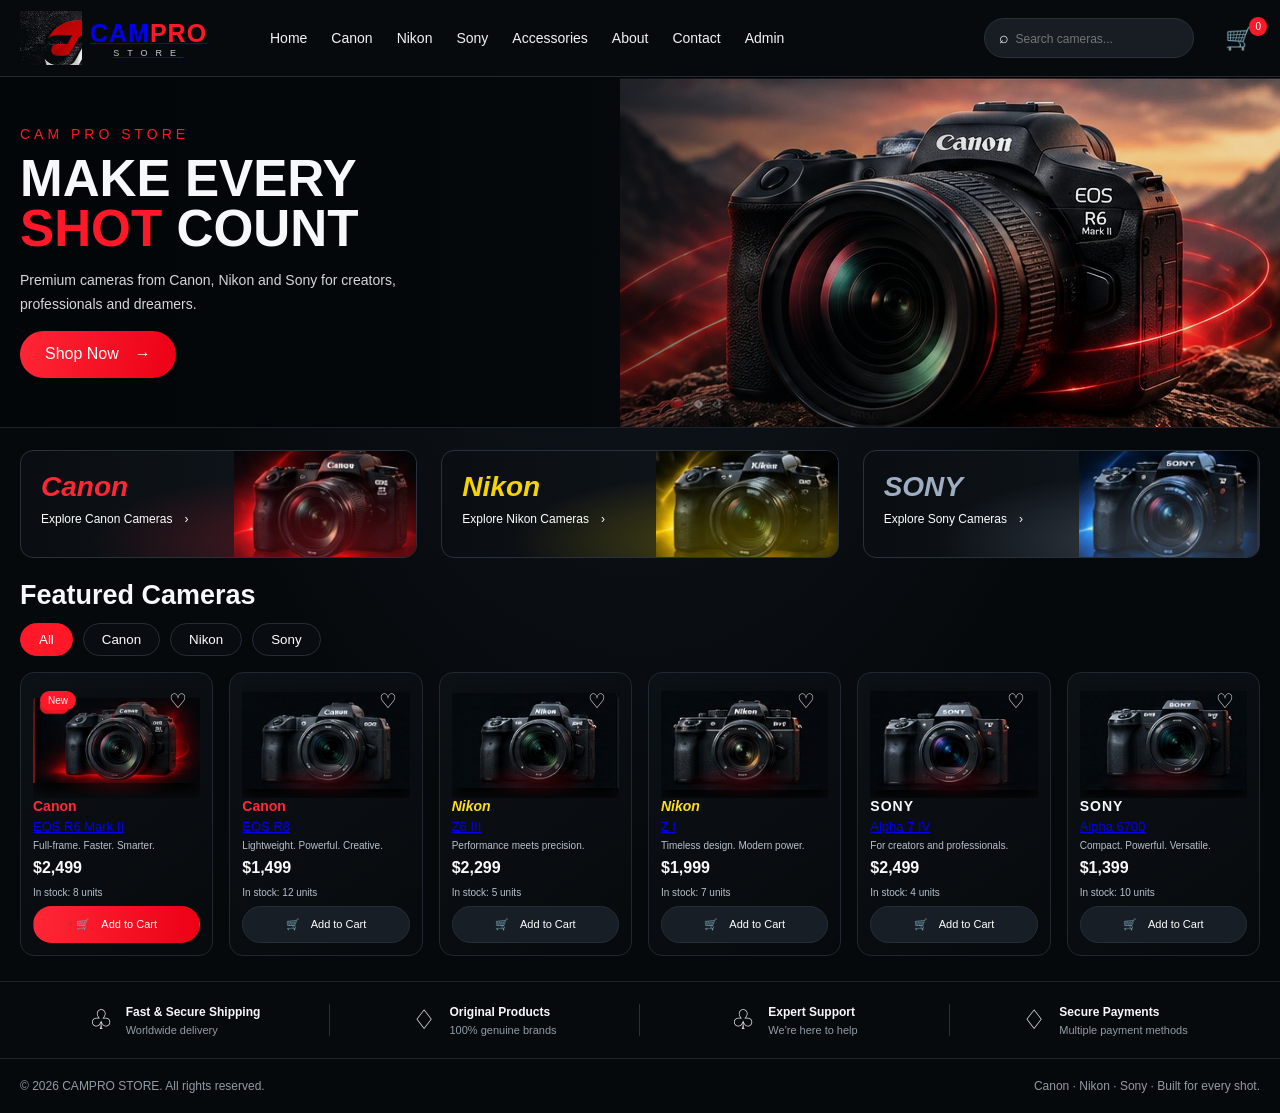
==== index.html @ 8afaf696 "Add files via upload" ====
<!doctype html><html lang="en"><head><meta charset="utf-8"><meta name="viewport" content="width=device-width,initial-scale=1"><title>CAMPRO STORE | Make Every Shot Count</title><style>
:root{--red:#ff1828;--bg:#06090c;--panel:#0b1015;--line:#242d36;--muted:#aab3bd}*{box-sizing:border-box}html{scroll-behavior:smooth}body{margin:0;background:radial-gradient(ellipse at 50% 0,#131a22,var(--bg) 55%);color:#f7f8fa;font-family:Arial,Helvetica,sans-serif}.wrap{width:min(1320px,calc(100% - 40px));margin:auto}header{position:sticky;top:0;z-index:9;background:#070a0d;border-bottom:1px solid #222a32}.nav{min-height:76px;display:flex;align-items:center;gap:25px}.brand{display:flex;align-items:center;gap:8px;min-width:225px}.brand img{width:62px;height:54px;object-fit:contain}.brand b{font-size:25px;letter-spacing:1px}.brand b span{color:var(--red)}.brand small{display:block;text-align:center;letter-spacing:8px;font-size:9px;color:#c4c9cf}.links{display:flex;gap:24px;flex:1;font-size:14px}.links a{color:#f2f3f4;text-decoration:none}.links a:hover{color:var(--red)}.search{background:#171d23;border:1px solid #28313a;border-radius:25px;padding:10px 14px;width:210px}.search input{background:none;border:0;outline:0;color:white;width:85%;font-size:12px}.cartbtn{background:none;border:0;color:white;font-size:23px;cursor:pointer;position:relative}.count{font-size:10px;position:absolute;right:-7px;top:-7px;background:var(--red);border-radius:50%;padding:4px 6px}.hero{min-height:350px;background:linear-gradient(90deg,#030609 0%,#030609d9 33%,#03060910 78%),url('assets/hero.jpg') right center/auto 100% no-repeat,#080c10;border-bottom:1px solid #1b2229}.hero .wrap{min-height:350px;display:flex;align-items:center}.copy{max-width:520px}.eyebrow{color:var(--red);letter-spacing:4px;font-size:14px;margin-bottom:12px}.hero h1{font-size:clamp(38px,4vw,57px);line-height:.98;margin:0 0 15px;font-weight:900}.hero h1 em{font-style:normal;color:var(--red)}.hero p{line-height:1.7;color:#d3d8dd;font-size:14px;max-width:380px}.btn{background:linear-gradient(100deg,#ff2635,#ec0015);border:0;border-radius:28px;color:white;padding:13px 25px;cursor:pointer;transition:.25s}.btn:hover{transform:translateY(-3px);box-shadow:0 10px 28px #ff152044}.brands{display:grid;grid-template-columns:repeat(3,1fr);gap:24px;margin:22px auto}.tile{height:108px;position:relative;overflow:hidden;border:1px solid #29313a;border-radius:13px;padding:20px;text-decoration:none;color:white;background:linear-gradient(90deg,#0a0e12,#11171e);transition:.3s}.tile:hover{transform:translateY(-4px);border-color:var(--glow)}.tile:after{content:'';position:absolute;inset:0;background:radial-gradient(ellipse at 80% 85%,var(--glow),transparent 55%);opacity:.3;pointer-events:none}.tile img{position:absolute;right:0;bottom:-5px;width:46%;height:110%;object-fit:contain;transition:.4s}.tile:hover img{transform:scale(1.1) rotate(-2deg)}.tile h2{position:relative;z-index:1;margin:0 0 8px;font-size:28px;font-style:italic;color:var(--glow)}.tile p{position:relative;z-index:1;margin:0;font-size:12px}.canon{--glow:#ff2636}.nikon{--glow:#f5d400}.sony{--glow:#9daec2}.section-title{font-size:27px;margin:18px 0 12px}.filters{display:flex;gap:10px;margin-bottom:16px}.filter{border:1px solid #252e37;color:white;background:#090d11;border-radius:22px;padding:8px 18px;cursor:pointer}.filter.active,.filter:hover{background:var(--red);border-color:var(--red)}.products{display:grid;grid-template-columns:repeat(6,minmax(0,1fr));gap:16px;padding-bottom:25px}.product{position:relative;min-width:0;padding:10px 12px 12px;border:1px solid #202831;border-radius:14px;background:linear-gradient(145deg,#0c1116,#070a0d);transition:transform .35s,border-color .35s,box-shadow .35s;animation:rise .55s both}.product:hover{transform:translateY(-7px);border-color:var(--red);box-shadow:0 14px 35px #ff152019}.photo{height:115px;position:relative;display:flex;align-items:center;justify-content:center;overflow:hidden}.photo img{width:100%;height:100%;object-fit:contain;filter:drop-shadow(0 9px 8px #000);transition:transform .45s}.product:hover .photo img{transform:scale(1.14) translateY(-4px) rotate(-2deg)}.photo:after{content:'';position:absolute;bottom:0;width:75%;height:30%;background:radial-gradient(ellipse,#ff1726,transparent 70%);opacity:.18;transition:.3s}.product:hover .photo:after{opacity:.6}.badge{position:absolute;top:8px;left:7px;z-index:2;background:var(--red);padding:4px 8px;border-radius:20px;font-size:10px}.heart{position:absolute;right:7px;top:5px;z-index:2;background:none;border:0;color:white;font-size:20px;cursor:pointer}.heart.liked{color:var(--red)}.maker{font-size:14px;font-weight:bold;margin:0 0 5px}.maker.Canon{color:#ff2938}.maker.Nikon{color:#ffdf16;font-style:italic}.maker.Sony{letter-spacing:1px}.product h3{font-size:13px;font-weight:500;margin:0 0 6px}.desc{font-size:10px;color:#b7c0ca;margin:0 0 8px;white-space:nowrap;overflow:hidden;text-overflow:ellipsis}.price{font-weight:bold;margin:0 0 10px}.add{width:100%;padding:10px 4px;border:1px solid #252e37;border-radius:22px;background:#171e25;color:white;font-size:11px;cursor:pointer;transition:.2s}.add:hover,.product:first-child .add{background:linear-gradient(90deg,#ff2735,#ec0015);border-color:transparent}.features{border-top:1px solid #1b2229;background:#070a0d;padding:22px 0}.feature-grid{display:grid;grid-template-columns:repeat(4,1fr)}.feature{display:flex;align-items:center;justify-content:center;gap:13px;border-right:1px solid #28313a}.feature:last-child{border:0}.feature i{font-style:normal;font-size:27px}.feature b{font-size:12px;display:block}.feature small{display:block;color:#929da8;font-size:11px;margin-top:5px}footer{padding:20px 0;color:#919ba5;font-size:12px;border-top:1px solid #1c242c}.foot{display:flex;justify-content:space-between}.backdrop{position:fixed;inset:0;background:#0009;z-index:20;opacity:0;visibility:hidden;transition:.25s}.backdrop.open{opacity:1;visibility:visible}.drawer{position:fixed;right:0;top:0;height:100dvh;width:min(410px,100%);background:#0b1015;border-left:1px solid #2a323b;z-index:21;transform:translateX(102%);transition:.3s;padding:22px;display:flex;flex-direction:column}.drawer.open{transform:translateX(0)}.drawerhead{display:flex;justify-content:space-between;border-bottom:1px solid #29313a;padding-bottom:15px}.drawerhead h2{margin:0}.close{background:none;border:0;color:white;font-size:26px;cursor:pointer}.items{overflow:auto;flex:1}.row{display:grid;grid-template-columns:65px 1fr auto;gap:12px;align-items:center;padding:14px 0;border-bottom:1px solid #252d35}.row img{width:65px;height:55px;object-fit:contain}.row strong{font-size:12px}.row small{display:block;color:#adb6bf;margin:5px 0}.qty button{background:#202832;color:white;border:0;border-radius:5px;width:23px;height:23px;cursor:pointer}.remove{background:none;border:0;color:#ff4b56;cursor:pointer;font-size:11px}.total{border-top:1px solid #303943;padding-top:15px}.total div{display:flex;justify-content:space-between;margin-bottom:15px}.total .btn{width:100%}.empty{text-align:center;color:#aab3bd;padding:45px 10px}.toast{position:fixed;bottom:22px;left:50%;transform:translate(-50%,20px);opacity:0;background:#171e25;border:1px solid #303a44;border-radius:25px;padding:12px 18px;z-index:30;transition:.25s;font-size:13px;pointer-events:none}.toast.show{opacity:1;transform:translate(-50%,0)}@keyframes rise{from{opacity:0;transform:translateY(18px)}to{opacity:1;transform:translateY(0)}}
@media(max-width:1100px){.links{gap:14px}.brand{min-width:175px}.search{width:170px}.products{grid-template-columns:repeat(3,1fr)}.photo{height:150px}}@media(max-width:760px){header{position:relative}.nav{flex-wrap:wrap;gap:12px;padding:10px 0}.brand{min-width:0;flex:1}.brand img{width:48px}.brand b{font-size:20px}.links{order:3;flex-basis:100%;overflow:auto;gap:20px;padding:7px 0}.search{width:145px}.hero,.hero .wrap{min-height:330px}.hero{background:linear-gradient(90deg,#030609f5,#030609b8 65%,#03060955),url('assets/hero.jpg') 65% center/auto 100% no-repeat,#080c10}.hero h1{font-size:40px}.brands{grid-template-columns:1fr;gap:10px}.tile{height:90px}.products{grid-template-columns:repeat(2,minmax(0,1fr));gap:10px}.photo{height:120px}.feature-grid{grid-template-columns:repeat(2,1fr);gap:18px}.feature{justify-content:flex-start;border:0;padding-left:6px}.foot{flex-direction:column;gap:10px}.wrap{width:calc(100% - 28px)}}@media(max-width:390px){.hero h1{font-size:34px}.products{gap:8px}.product{padding:8px}.photo{height:100px}.product h3{font-size:12px}}
.product-link{display:flex;width:100%;height:100%;align-items:center;justify-content:center}.product-link img{cursor:pointer}.detail-title:hover{color:#ff2938}.product h3 a{transition:color .2s}\n</style></head><body>
<header><div class="wrap nav"><a class="brand" href="#top"><img src="assets/logo.png" alt="CamPro logo"><div><b>CAM<span>PRO</span></b><small>STORE</small></div></a><nav class="links"><a href="#top">Home</a><a href="#canon" onclick="filterBrand('Canon')">Canon</a><a href="#nikon" onclick="filterBrand('Nikon')">Nikon</a><a href="#sony" onclick="filterBrand('Sony')">Sony</a><a href="#products">Accessories</a><a href="#about">About</a><a href="#contact">Contact</a><a href="admin.html">Admin</a></nav><label class="search">⌕ <input id="search" placeholder="Search cameras..."></label><button class="cartbtn" onclick="openCart()" aria-label="Shopping cart">🛒<span class="count" id="count">0</span></button></div></header>
<main id="top"><section class="hero"><div class="wrap"><div class="copy"><div class="eyebrow">CAM PRO STORE</div><h1>MAKE EVERY<br><em>SHOT</em> COUNT</h1><p>Premium cameras from Canon, Nikon and Sony for creators, professionals and dreamers.</p><a href="#products" class="btn" style="display:inline-block;text-decoration:none">Shop Now　→</a></div></div></section><div class="wrap"><section class="brands"><a href="#products" class="tile canon" id="canon" onclick="filterBrand('Canon')"><h2>Canon</h2><p>Explore Canon Cameras　›</p><img src="assets/canon.jpg" alt="Canon camera"></a><a href="#products" class="tile nikon" id="nikon" onclick="filterBrand('Nikon')"><h2>Nikon</h2><p>Explore Nikon Cameras　›</p><img src="assets/nikon.jpg" alt="Nikon camera"></a><a href="#products" class="tile sony" id="sony" onclick="filterBrand('Sony')"><h2>SONY</h2><p>Explore Sony Cameras　›</p><img src="assets/sony.jpg" alt="Sony camera"></a></section><section id="products"><h2 class="section-title">Featured Cameras</h2><div class="filters"><button class="filter active" onclick="filterBrand('All')">All</button><button class="filter" onclick="filterBrand('Canon')">Canon</button><button class="filter" onclick="filterBrand('Nikon')">Nikon</button><button class="filter" onclick="filterBrand('Sony')">Sony</button></div><div class="products" id="productsGrid">
<article class="product"><div class="photo"><span class="badge">New</span><a class="product-link" href="product.html?id=1"><img src="assets/canon-r6.jpg" alt="Canon EOS R6 Mark II"></a></div><div class="maker Canon">Canon</div><h3><a class="detail-title" href="product.html?id=1">EOS R6 Mark II</a></h3><p class="desc">Full-frame. Faster. Smarter.</p><p class="price">$2,499</p><p class="desc">In stock: 8 units</p><button class="add" onclick="add(1)">🛒　Add to Cart</button></article>
<article class="product"><div class="photo"><a class="product-link" href="product.html?id=2"><img src="assets/canon-r8.jpg" alt="Canon EOS R8"></a></div><div class="maker Canon">Canon</div><h3><a class="detail-title" href="product.html?id=2">EOS R8</a></h3><p class="desc">Lightweight. Powerful. Creative.</p><p class="price">$1,499</p><p class="desc">In stock: 12 units</p><button class="add" onclick="add(2)">🛒　Add to Cart</button></article>
<article class="product"><div class="photo"><a class="product-link" href="product.html?id=3"><img src="assets/nikon-z6.jpg" alt="Nikon Z6 III"></a></div><div class="maker Nikon">Nikon</div><h3><a class="detail-title" href="product.html?id=3">Z6 III</a></h3><p class="desc">Performance meets precision.</p><p class="price">$2,299</p><p class="desc">In stock: 5 units</p><button class="add" onclick="add(3)">🛒　Add to Cart</button></article>
<article class="product"><div class="photo"><a class="product-link" href="product.html?id=4"><img src="assets/nikon-zf.jpg" alt="Nikon Z f"></a></div><div class="maker Nikon">Nikon</div><h3><a class="detail-title" href="product.html?id=4">Z f</a></h3><p class="desc">Timeless design. Modern power.</p><p class="price">$1,999</p><p class="desc">In stock: 7 units</p><button class="add" onclick="add(4)">🛒　Add to Cart</button></article>
<article class="product"><div class="photo"><a class="product-link" href="product.html?id=5"><img src="assets/sony-a7.jpg" alt="Sony Alpha 7 IV"></a></div><div class="maker Sony">SONY</div><h3><a class="detail-title" href="product.html?id=5">Alpha 7 IV</a></h3><p class="desc">For creators and professionals.</p><p class="price">$2,499</p><p class="desc">In stock: 4 units</p><button class="add" onclick="add(5)">🛒　Add to Cart</button></article>
<article class="product"><div class="photo"><a class="product-link" href="product.html?id=6"><img src="assets/sony-a6700.jpg" alt="Sony Alpha 6700"></a></div><div class="maker Sony">SONY</div><h3><a class="detail-title" href="product.html?id=6">Alpha 6700</a></h3><p class="desc">Compact. Powerful. Versatile.</p><p class="price">$1,399</p><p class="desc">In stock: 10 units</p><button class="add" onclick="add(6)">🛒　Add to Cart</button></article>
</div></section></div><section class="features" id="about"><div class="wrap feature-grid"><div class="feature"><i>♧</i><div><b>Fast &amp; Secure Shipping</b><small>Worldwide delivery</small></div></div><div class="feature"><i>♢</i><div><b>Original Products</b><small>100% genuine brands</small></div></div><div class="feature"><i>♧</i><div><b>Expert Support</b><small>We're here to help</small></div></div><div class="feature"><i>♢</i><div><b>Secure Payments</b><small>Multiple payment methods</small></div></div></div></section></main><footer id="contact"><div class="wrap foot"><span>© 2026 CAMPRO STORE. All rights reserved.</span><span>Canon · Nikon · Sony · Built for every shot.</span></div></footer>
<div class="backdrop" id="backdrop" onclick="closeCart()"></div><aside class="drawer" id="drawer"><div class="drawerhead"><h2>Your Cart <span id="drawerCount">(0)</span></h2><button class="close" onclick="closeCart()">×</button></div><div class="items" id="items"></div><div class="total"><div><span>Subtotal</span><b id="subtotal">$0</b></div><button class="btn" onclick="checkout()">Proceed to Checkout →</button></div></aside><div class="toast" id="toast"></div>
<script>const baseProducts=[{id:1,brand:'Canon',name:'EOS R6 Mark II',desc:'Full-frame. Faster. Smarter.',price:2499,img:'canon-r6.jpg',badge:'New',stock:8},{id:2,brand:'Canon',name:'EOS R8',desc:'Lightweight. Powerful. Creative.',price:1499,img:'canon-r8.jpg',stock:12},{id:3,brand:'Nikon',name:'Z6 III',desc:'Performance meets precision.',price:2299,img:'nikon-z6.jpg',stock:5},{id:4,brand:'Nikon',name:'Z f',desc:'Timeless design. Modern power.',price:1999,img:'nikon-zf.jpg',stock:7},{id:5,brand:'Sony',name:'Alpha 7 IV',desc:'For creators and professionals.',price:2499,img:'sony-a7.jpg',stock:4},{id:6,brand:'Sony',name:'Alpha 6700',desc:'Compact. Powerful. Versatile.',price:1399,img:'sony-a6700.jpg',stock:10}];
function loadInventory(){let saved={};try{saved=JSON.parse(window.localStorage.getItem('camproInventory')||'{}')}catch(e){saved={}}return baseProducts.map(p=>({...p,...(saved[p.id]||{})}))}
let products=loadInventory();
let active='All',cart={},likes=new Set();const money=n=>'$'+n.toLocaleString('en-US');function render(){let q=document.getElementById('search').value.toLowerCase();let list=products.filter(p=>(active==='All'||p.brand===active)&&(p.name+' '+p.brand+' '+p.desc).toLowerCase().includes(q));document.getElementById('productsGrid').innerHTML=list.map(p=>`<article class="product"><div class="photo">${p.badge?`<span class="badge">${p.badge}</span>`:''}<button class="heart ${likes.has(p.id)?'liked':''}" onclick="like(${p.id})">${likes.has(p.id)?'♥':'♡'}</button><a class="product-link" href="product.html?id=${p.id}" aria-label="View details for ${p.brand} ${p.name}"><img src="assets/${p.img}" alt="${p.brand} ${p.name}"></a></div><div class="maker ${p.brand}">${p.brand==='Sony'?'SONY':p.brand}</div><h3><a class="detail-title" href="product.html?id=${p.id}">${p.name}</a></h3><p class="desc">${p.desc}</p><p class="price">${money(p.price)}</p><p class="desc">In stock: ${p.stock ?? "—"} units</p><button class="add" onclick="add(${p.id})">🛒　Add to Cart</button></article>`).join('')||'<p>No cameras found. Try another search.</p>'}function filterBrand(f){active=f;document.querySelectorAll('.filter').forEach(b=>b.classList.toggle('active',b.textContent===f));render()}function like(id){likes.has(id)?likes.delete(id):likes.add(id);render();say(likes.has(id)?'Added to wishlist ♥':'Removed from wishlist')}function add(id){cart[id]=(cart[id]||0)+1;update();say('Added to cart ✓')}function update(){let count=Object.values(cart).reduce((a,b)=>a+b,0),total=0;document.getElementById('count').textContent=count;document.getElementById('drawerCount').textContent='('+count+')';document.getElementById('items').innerHTML=Object.entries(cart).map(([id,q])=>{let p=products.find(x=>x.id===+id);total+=p.price*q;return `<div class="row"><img src="assets/${p.img}"><div><strong>${p.brand} ${p.name}</strong><small>${money(p.price)}</small><div class="qty"><button onclick="change(${id},-1)">−</button> ${q} <button onclick="change(${id},1)">+</button></div></div><button class="remove" onclick="removeItem(${id})">Remove</button></div>`}).join('')||'<div class="empty">Your cart is empty.<br><br>Add a camera to get started.</div>';document.getElementById('subtotal').textContent=money(total)}function change(id,n){cart[id]=(cart[id]||0)+n;if(cart[id]<=0)delete cart[id];update()}function removeItem(id){delete cart[id];update();say('Item removed')}function openCart(){document.getElementById('drawer').classList.add('open');document.getElementById('backdrop').classList.add('open')}function closeCart(){document.getElementById('drawer').classList.remove('open');document.getElementById('backdrop').classList.remove('open')}function checkout(){say(Object.keys(cart).length?'Demo checkout only — connect a payment provider for real orders.':'Your cart is empty')}let timer;function say(s){let t=document.getElementById('toast');t.textContent=s;t.classList.add('show');clearTimeout(timer);timer=setTimeout(()=>t.classList.remove('show'),2400)}document.getElementById('search').addEventListener('input',render);render();update();</script></body></html>
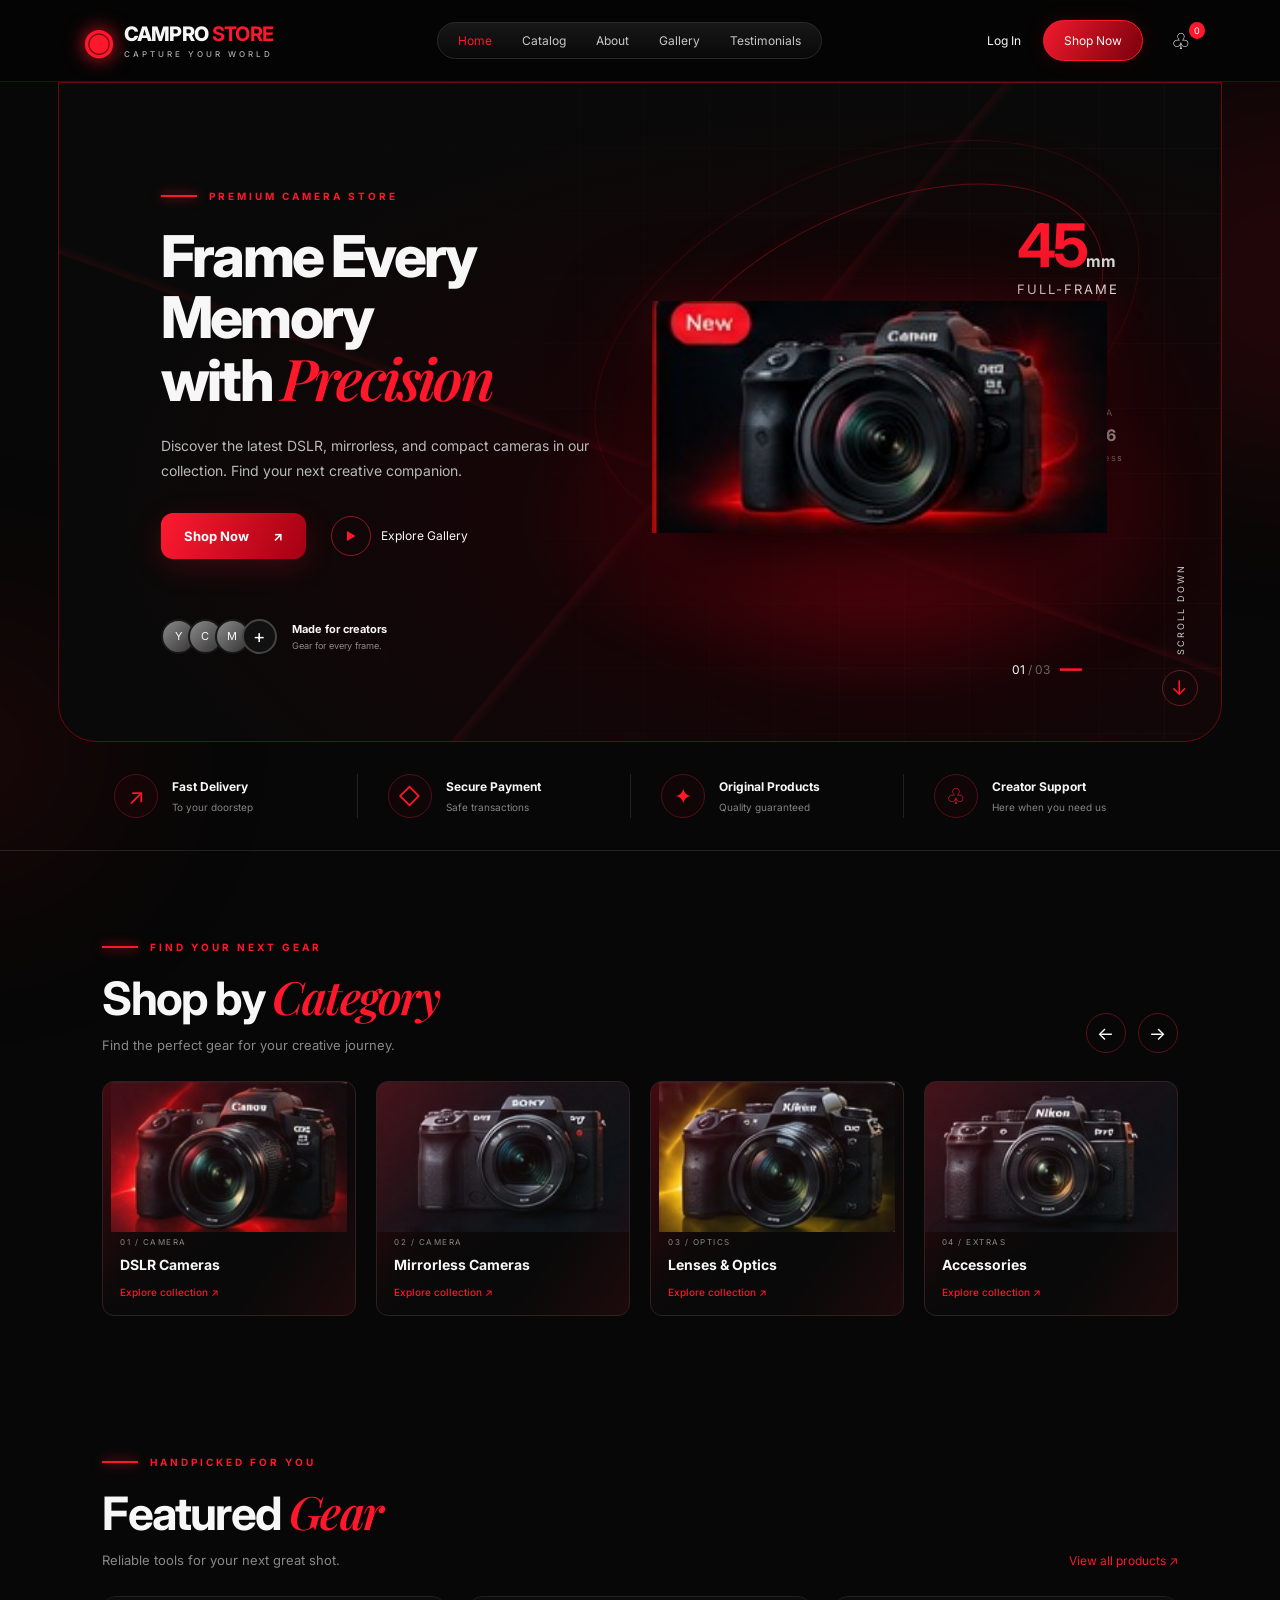
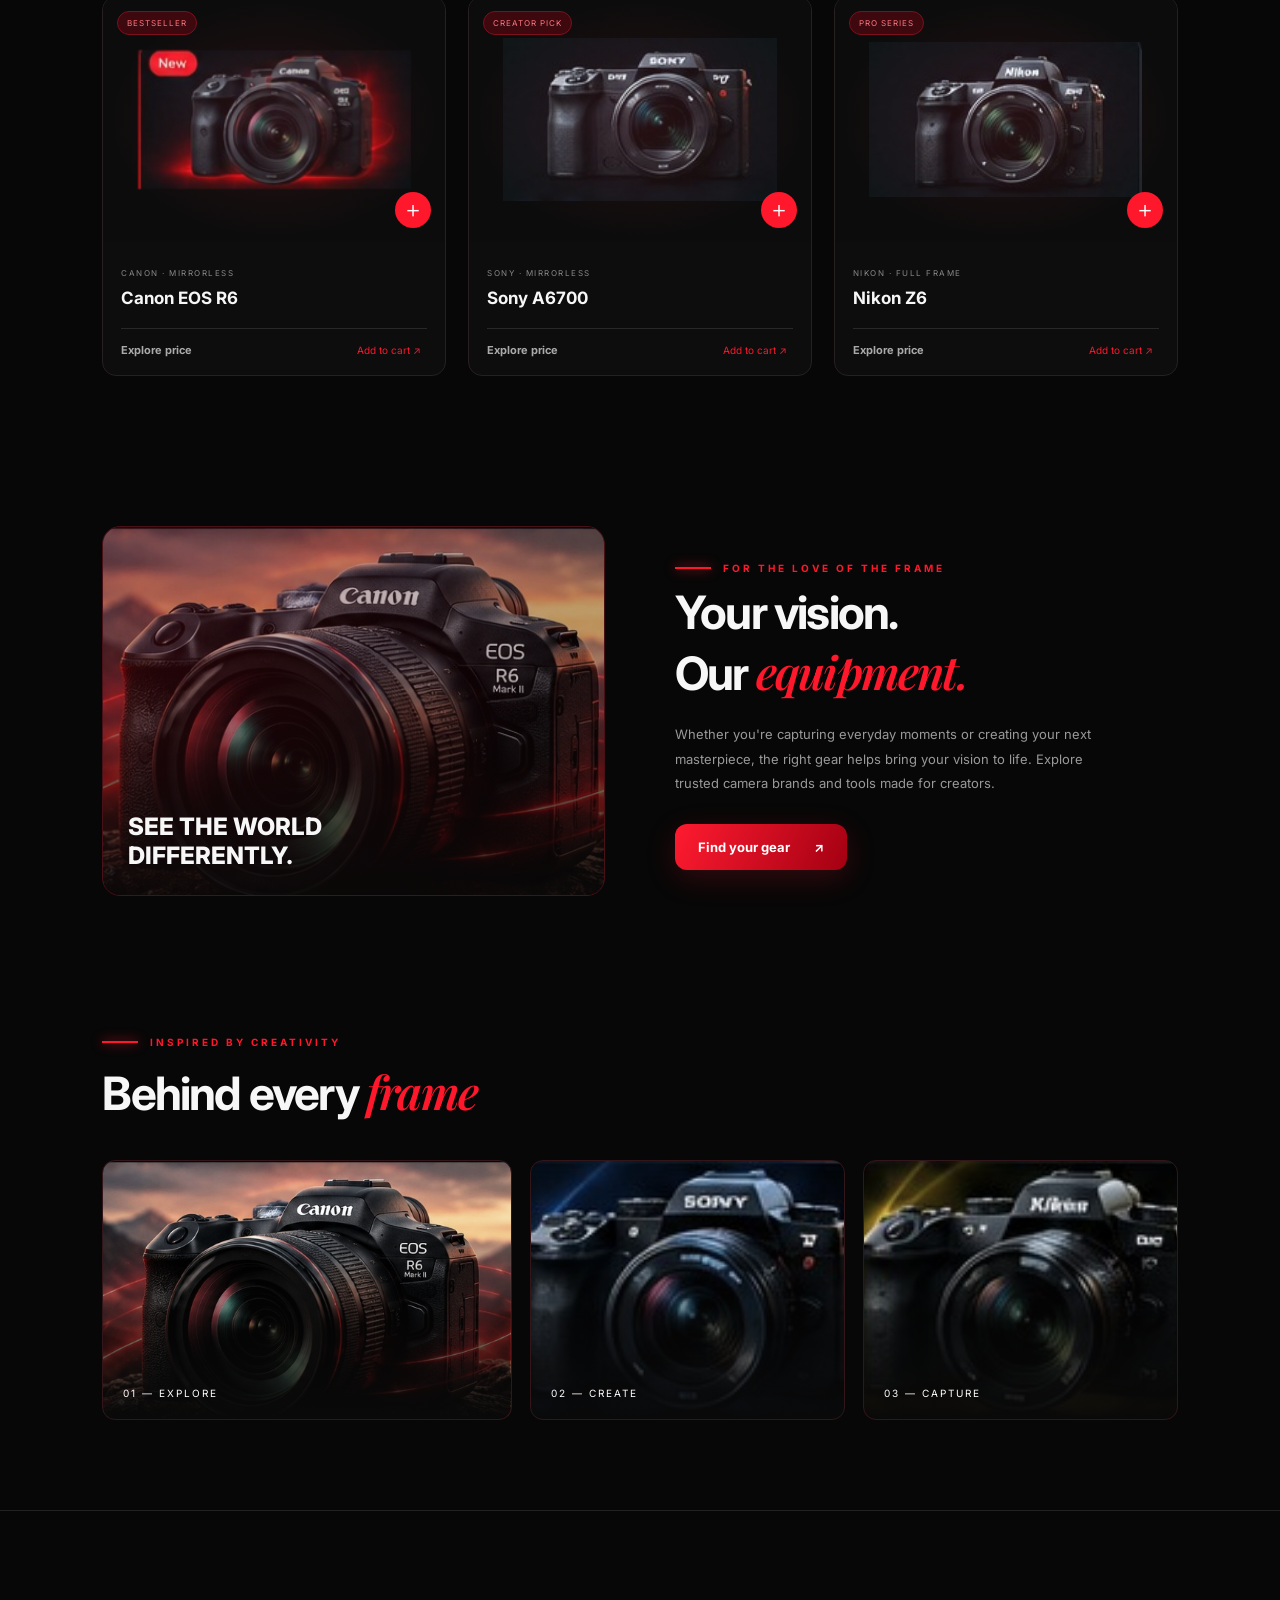
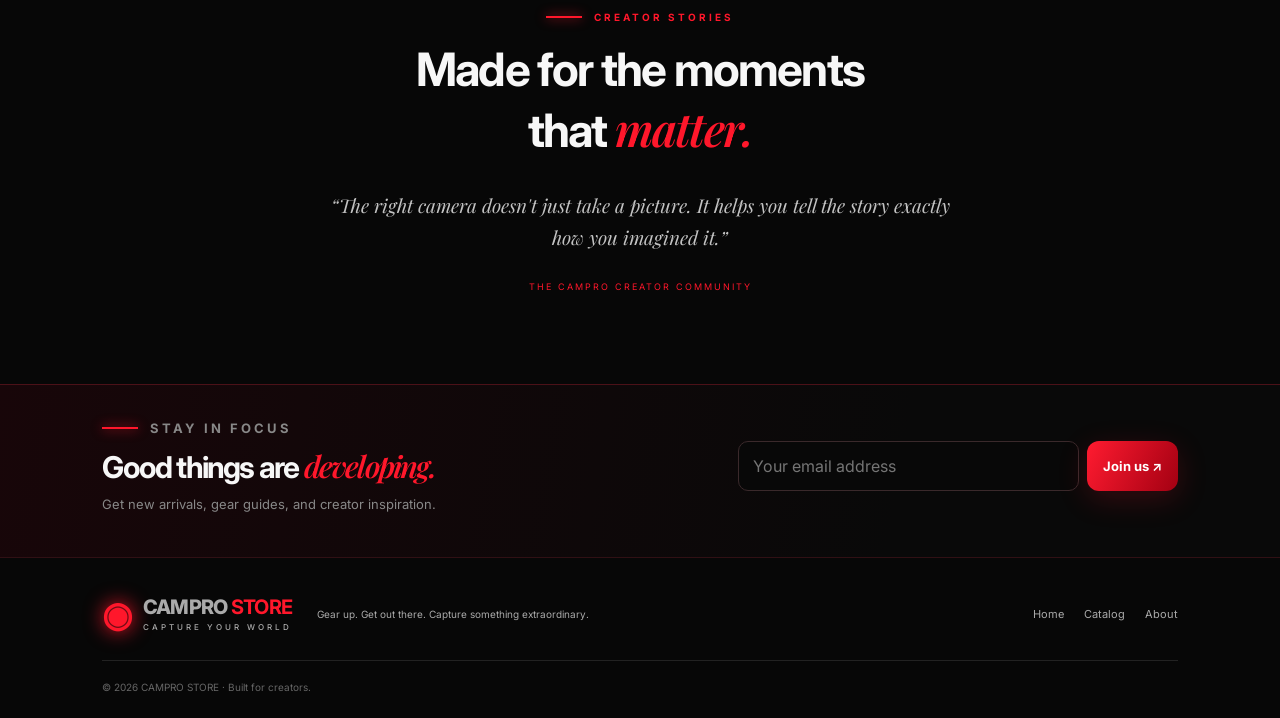
==== commit cdad8367: "Add files via upload" ====
--- a/index.html
+++ b/index.html
@@ -1,18 +1,12 @@
-<!doctype html><html lang="en"><head><meta charset="utf-8"><meta name="viewport" content="width=device-width,initial-scale=1"><title>CAMPRO STORE | Make Every Shot Count</title><style>
-:root{--red:#ff1828;--bg:#06090c;--panel:#0b1015;--line:#242d36;--muted:#aab3bd}*{box-sizing:border-box}html{scroll-behavior:smooth}body{margin:0;background:radial-gradient(ellipse at 50% 0,#131a22,var(--bg) 55%);color:#f7f8fa;font-family:Arial,Helvetica,sans-serif}.wrap{width:min(1320px,calc(100% - 40px));margin:auto}header{position:sticky;top:0;z-index:9;background:#070a0d;border-bottom:1px solid #222a32}.nav{min-height:76px;display:flex;align-items:center;gap:25px}.brand{display:flex;align-items:center;gap:8px;min-width:225px}.brand img{width:62px;height:54px;object-fit:contain}.brand b{font-size:25px;letter-spacing:1px}.brand b span{color:var(--red)}.brand small{display:block;text-align:center;letter-spacing:8px;font-size:9px;color:#c4c9cf}.links{display:flex;gap:24px;flex:1;font-size:14px}.links a{color:#f2f3f4;text-decoration:none}.links a:hover{color:var(--red)}.search{background:#171d23;border:1px solid #28313a;border-radius:25px;padding:10px 14px;width:210px}.search input{background:none;border:0;outline:0;color:white;width:85%;font-size:12px}.cartbtn{background:none;border:0;color:white;font-size:23px;cursor:pointer;position:relative}.count{font-size:10px;position:absolute;right:-7px;top:-7px;background:var(--red);border-radius:50%;padding:4px 6px}.hero{min-height:350px;background:linear-gradient(90deg,#030609 0%,#030609d9 33%,#03060910 78%),url('assets/hero.jpg') right center/auto 100% no-repeat,#080c10;border-bottom:1px solid #1b2229}.hero .wrap{min-height:350px;display:flex;align-items:center}.copy{max-width:520px}.eyebrow{color:var(--red);letter-spacing:4px;font-size:14px;margin-bottom:12px}.hero h1{font-size:clamp(38px,4vw,57px);line-height:.98;margin:0 0 15px;font-weight:900}.hero h1 em{font-style:normal;color:var(--red)}.hero p{line-height:1.7;color:#d3d8dd;font-size:14px;max-width:380px}.btn{background:linear-gradient(100deg,#ff2635,#ec0015);border:0;border-radius:28px;color:white;padding:13px 25px;cursor:pointer;transition:.25s}.btn:hover{transform:translateY(-3px);box-shadow:0 10px 28px #ff152044}.brands{display:grid;grid-template-columns:repeat(3,1fr);gap:24px;margin:22px auto}.tile{height:108px;position:relative;overflow:hidden;border:1px solid #29313a;border-radius:13px;padding:20px;text-decoration:none;color:white;background:linear-gradient(90deg,#0a0e12,#11171e);transition:.3s}.tile:hover{transform:translateY(-4px);border-color:var(--glow)}.tile:after{content:'';position:absolute;inset:0;background:radial-gradient(ellipse at 80% 85%,var(--glow),transparent 55%);opacity:.3;pointer-events:none}.tile img{position:absolute;right:0;bottom:-5px;width:46%;height:110%;object-fit:contain;transition:.4s}.tile:hover img{transform:scale(1.1) rotate(-2deg)}.tile h2{position:relative;z-index:1;margin:0 0 8px;font-size:28px;font-style:italic;color:var(--glow)}.tile p{position:relative;z-index:1;margin:0;font-size:12px}.canon{--glow:#ff2636}.nikon{--glow:#f5d400}.sony{--glow:#9daec2}.section-title{font-size:27px;margin:18px 0 12px}.filters{display:flex;gap:10px;margin-bottom:16px}.filter{border:1px solid #252e37;color:white;background:#090d11;border-radius:22px;padding:8px 18px;cursor:pointer}.filter.active,.filter:hover{background:var(--red);border-color:var(--red)}.products{display:grid;grid-template-columns:repeat(6,minmax(0,1fr));gap:16px;padding-bottom:25px}.product{position:relative;min-width:0;padding:10px 12px 12px;border:1px solid #202831;border-radius:14px;background:linear-gradient(145deg,#0c1116,#070a0d);transition:transform .35s,border-color .35s,box-shadow .35s;animation:rise .55s both}.product:hover{transform:translateY(-7px);border-color:var(--red);box-shadow:0 14px 35px #ff152019}.photo{height:115px;position:relative;display:flex;align-items:center;justify-content:center;overflow:hidden}.photo img{width:100%;height:100%;object-fit:contain;filter:drop-shadow(0 9px 8px #000);transition:transform .45s}.product:hover .photo img{transform:scale(1.14) translateY(-4px) rotate(-2deg)}.photo:after{content:'';position:absolute;bottom:0;width:75%;height:30%;background:radial-gradient(ellipse,#ff1726,transparent 70%);opacity:.18;transition:.3s}.product:hover .photo:after{opacity:.6}.badge{position:absolute;top:8px;left:7px;z-index:2;background:var(--red);padding:4px 8px;border-radius:20px;font-size:10px}.heart{position:absolute;right:7px;top:5px;z-index:2;background:none;border:0;color:white;font-size:20px;cursor:pointer}.heart.liked{color:var(--red)}.maker{font-size:14px;font-weight:bold;margin:0 0 5px}.maker.Canon{color:#ff2938}.maker.Nikon{color:#ffdf16;font-style:italic}.maker.Sony{letter-spacing:1px}.product h3{font-size:13px;font-weight:500;margin:0 0 6px}.desc{font-size:10px;color:#b7c0ca;margin:0 0 8px;white-space:nowrap;overflow:hidden;text-overflow:ellipsis}.price{font-weight:bold;margin:0 0 10px}.add{width:100%;padding:10px 4px;border:1px solid #252e37;border-radius:22px;background:#171e25;color:white;font-size:11px;cursor:pointer;transition:.2s}.add:hover,.product:first-child .add{background:linear-gradient(90deg,#ff2735,#ec0015);border-color:transparent}.features{border-top:1px solid #1b2229;background:#070a0d;padding:22px 0}.feature-grid{display:grid;grid-template-columns:repeat(4,1fr)}.feature{display:flex;align-items:center;justify-content:center;gap:13px;border-right:1px solid #28313a}.feature:last-child{border:0}.feature i{font-style:normal;font-size:27px}.feature b{font-size:12px;display:block}.feature small{display:block;color:#929da8;font-size:11px;margin-top:5px}footer{padding:20px 0;color:#919ba5;font-size:12px;border-top:1px solid #1c242c}.foot{display:flex;justify-content:space-between}.backdrop{position:fixed;inset:0;background:#0009;z-index:20;opacity:0;visibility:hidden;transition:.25s}.backdrop.open{opacity:1;visibility:visible}.drawer{position:fixed;right:0;top:0;height:100dvh;width:min(410px,100%);background:#0b1015;border-left:1px solid #2a323b;z-index:21;transform:translateX(102%);transition:.3s;padding:22px;display:flex;flex-direction:column}.drawer.open{transform:translateX(0)}.drawerhead{display:flex;justify-content:space-between;border-bottom:1px solid #29313a;padding-bottom:15px}.drawerhead h2{margin:0}.close{background:none;border:0;color:white;font-size:26px;cursor:pointer}.items{overflow:auto;flex:1}.row{display:grid;grid-template-columns:65px 1fr auto;gap:12px;align-items:center;padding:14px 0;border-bottom:1px solid #252d35}.row img{width:65px;height:55px;object-fit:contain}.row strong{font-size:12px}.row small{display:block;color:#adb6bf;margin:5px 0}.qty button{background:#202832;color:white;border:0;border-radius:5px;width:23px;height:23px;cursor:pointer}.remove{background:none;border:0;color:#ff4b56;cursor:pointer;font-size:11px}.total{border-top:1px solid #303943;padding-top:15px}.total div{display:flex;justify-content:space-between;margin-bottom:15px}.total .btn{width:100%}.empty{text-align:center;color:#aab3bd;padding:45px 10px}.toast{position:fixed;bottom:22px;left:50%;transform:translate(-50%,20px);opacity:0;background:#171e25;border:1px solid #303a44;border-radius:25px;padding:12px 18px;z-index:30;transition:.25s;font-size:13px;pointer-events:none}.toast.show{opacity:1;transform:translate(-50%,0)}@keyframes rise{from{opacity:0;transform:translateY(18px)}to{opacity:1;transform:translateY(0)}}
-@media(max-width:1100px){.links{gap:14px}.brand{min-width:175px}.search{width:170px}.products{grid-template-columns:repeat(3,1fr)}.photo{height:150px}}@media(max-width:760px){header{position:relative}.nav{flex-wrap:wrap;gap:12px;padding:10px 0}.brand{min-width:0;flex:1}.brand img{width:48px}.brand b{font-size:20px}.links{order:3;flex-basis:100%;overflow:auto;gap:20px;padding:7px 0}.search{width:145px}.hero,.hero .wrap{min-height:330px}.hero{background:linear-gradient(90deg,#030609f5,#030609b8 65%,#03060955),url('assets/hero.jpg') 65% center/auto 100% no-repeat,#080c10}.hero h1{font-size:40px}.brands{grid-template-columns:1fr;gap:10px}.tile{height:90px}.products{grid-template-columns:repeat(2,minmax(0,1fr));gap:10px}.photo{height:120px}.feature-grid{grid-template-columns:repeat(2,1fr);gap:18px}.feature{justify-content:flex-start;border:0;padding-left:6px}.foot{flex-direction:column;gap:10px}.wrap{width:calc(100% - 28px)}}@media(max-width:390px){.hero h1{font-size:34px}.products{gap:8px}.product{padding:8px}.photo{height:100px}.product h3{font-size:12px}}
-.product-link{display:flex;width:100%;height:100%;align-items:center;justify-content:center}.product-link img{cursor:pointer}.detail-title:hover{color:#ff2938}.product h3 a{transition:color .2s}\n</style></head><body>
-<header><div class="wrap nav"><a class="brand" href="#top"><img src="assets/logo.png" alt="CamPro logo"><div><b>CAM<span>PRO</span></b><small>STORE</small></div></a><nav class="links"><a href="#top">Home</a><a href="#canon" onclick="filterBrand('Canon')">Canon</a><a href="#nikon" onclick="filterBrand('Nikon')">Nikon</a><a href="#sony" onclick="filterBrand('Sony')">Sony</a><a href="#products">Accessories</a><a href="#about">About</a><a href="#contact">Contact</a><a href="admin.html">Admin</a></nav><label class="search">⌕ <input id="search" placeholder="Search cameras..."></label><button class="cartbtn" onclick="openCart()" aria-label="Shopping cart">🛒<span class="count" id="count">0</span></button></div></header>
-<main id="top"><section class="hero"><div class="wrap"><div class="copy"><div class="eyebrow">CAM PRO STORE</div><h1>MAKE EVERY<br><em>SHOT</em> COUNT</h1><p>Premium cameras from Canon, Nikon and Sony for creators, professionals and dreamers.</p><a href="#products" class="btn" style="display:inline-block;text-decoration:none">Shop Now　→</a></div></div></section><div class="wrap"><section class="brands"><a href="#products" class="tile canon" id="canon" onclick="filterBrand('Canon')"><h2>Canon</h2><p>Explore Canon Cameras　›</p><img src="assets/canon.jpg" alt="Canon camera"></a><a href="#products" class="tile nikon" id="nikon" onclick="filterBrand('Nikon')"><h2>Nikon</h2><p>Explore Nikon Cameras　›</p><img src="assets/nikon.jpg" alt="Nikon camera"></a><a href="#products" class="tile sony" id="sony" onclick="filterBrand('Sony')"><h2>SONY</h2><p>Explore Sony Cameras　›</p><img src="assets/sony.jpg" alt="Sony camera"></a></section><section id="products"><h2 class="section-title">Featured Cameras</h2><div class="filters"><button class="filter active" onclick="filterBrand('All')">All</button><button class="filter" onclick="filterBrand('Canon')">Canon</button><button class="filter" onclick="filterBrand('Nikon')">Nikon</button><button class="filter" onclick="filterBrand('Sony')">Sony</button></div><div class="products" id="productsGrid">
-<article class="product"><div class="photo"><span class="badge">New</span><a class="product-link" href="product.html?id=1"><img src="assets/canon-r6.jpg" alt="Canon EOS R6 Mark II"></a></div><div class="maker Canon">Canon</div><h3><a class="detail-title" href="product.html?id=1">EOS R6 Mark II</a></h3><p class="desc">Full-frame. Faster. Smarter.</p><p class="price">$2,499</p><p class="desc">In stock: 8 units</p><button class="add" onclick="add(1)">🛒　Add to Cart</button></article>
-<article class="product"><div class="photo"><a class="product-link" href="product.html?id=2"><img src="assets/canon-r8.jpg" alt="Canon EOS R8"></a></div><div class="maker Canon">Canon</div><h3><a class="detail-title" href="product.html?id=2">EOS R8</a></h3><p class="desc">Lightweight. Powerful. Creative.</p><p class="price">$1,499</p><p class="desc">In stock: 12 units</p><button class="add" onclick="add(2)">🛒　Add to Cart</button></article>
-<article class="product"><div class="photo"><a class="product-link" href="product.html?id=3"><img src="assets/nikon-z6.jpg" alt="Nikon Z6 III"></a></div><div class="maker Nikon">Nikon</div><h3><a class="detail-title" href="product.html?id=3">Z6 III</a></h3><p class="desc">Performance meets precision.</p><p class="price">$2,299</p><p class="desc">In stock: 5 units</p><button class="add" onclick="add(3)">🛒　Add to Cart</button></article>
-<article class="product"><div class="photo"><a class="product-link" href="product.html?id=4"><img src="assets/nikon-zf.jpg" alt="Nikon Z f"></a></div><div class="maker Nikon">Nikon</div><h3><a class="detail-title" href="product.html?id=4">Z f</a></h3><p class="desc">Timeless design. Modern power.</p><p class="price">$1,999</p><p class="desc">In stock: 7 units</p><button class="add" onclick="add(4)">🛒　Add to Cart</button></article>
-<article class="product"><div class="photo"><a class="product-link" href="product.html?id=5"><img src="assets/sony-a7.jpg" alt="Sony Alpha 7 IV"></a></div><div class="maker Sony">SONY</div><h3><a class="detail-title" href="product.html?id=5">Alpha 7 IV</a></h3><p class="desc">For creators and professionals.</p><p class="price">$2,499</p><p class="desc">In stock: 4 units</p><button class="add" onclick="add(5)">🛒　Add to Cart</button></article>
-<article class="product"><div class="photo"><a class="product-link" href="product.html?id=6"><img src="assets/sony-a6700.jpg" alt="Sony Alpha 6700"></a></div><div class="maker Sony">SONY</div><h3><a class="detail-title" href="product.html?id=6">Alpha 6700</a></h3><p class="desc">Compact. Powerful. Versatile.</p><p class="price">$1,399</p><p class="desc">In stock: 10 units</p><button class="add" onclick="add(6)">🛒　Add to Cart</button></article>
-</div></section></div><section class="features" id="about"><div class="wrap feature-grid"><div class="feature"><i>♧</i><div><b>Fast &amp; Secure Shipping</b><small>Worldwide delivery</small></div></div><div class="feature"><i>♢</i><div><b>Original Products</b><small>100% genuine brands</small></div></div><div class="feature"><i>♧</i><div><b>Expert Support</b><small>We're here to help</small></div></div><div class="feature"><i>♢</i><div><b>Secure Payments</b><small>Multiple payment methods</small></div></div></div></section></main><footer id="contact"><div class="wrap foot"><span>© 2026 CAMPRO STORE. All rights reserved.</span><span>Canon · Nikon · Sony · Built for every shot.</span></div></footer>
-<div class="backdrop" id="backdrop" onclick="closeCart()"></div><aside class="drawer" id="drawer"><div class="drawerhead"><h2>Your Cart <span id="drawerCount">(0)</span></h2><button class="close" onclick="closeCart()">×</button></div><div class="items" id="items"></div><div class="total"><div><span>Subtotal</span><b id="subtotal">$0</b></div><button class="btn" onclick="checkout()">Proceed to Checkout →</button></div></aside><div class="toast" id="toast"></div>
-<script>const baseProducts=[{id:1,brand:'Canon',name:'EOS R6 Mark II',desc:'Full-frame. Faster. Smarter.',price:2499,img:'canon-r6.jpg',badge:'New',stock:8},{id:2,brand:'Canon',name:'EOS R8',desc:'Lightweight. Powerful. Creative.',price:1499,img:'canon-r8.jpg',stock:12},{id:3,brand:'Nikon',name:'Z6 III',desc:'Performance meets precision.',price:2299,img:'nikon-z6.jpg',stock:5},{id:4,brand:'Nikon',name:'Z f',desc:'Timeless design. Modern power.',price:1999,img:'nikon-zf.jpg',stock:7},{id:5,brand:'Sony',name:'Alpha 7 IV',desc:'For creators and professionals.',price:2499,img:'sony-a7.jpg',stock:4},{id:6,brand:'Sony',name:'Alpha 6700',desc:'Compact. Powerful. Versatile.',price:1399,img:'sony-a6700.jpg',stock:10}];
-function loadInventory(){let saved={};try{saved=JSON.parse(window.localStorage.getItem('camproInventory')||'{}')}catch(e){saved={}}return baseProducts.map(p=>({...p,...(saved[p.id]||{})}))}
-let products=loadInventory();
-let active='All',cart={},likes=new Set();const money=n=>'$'+n.toLocaleString('en-US');function render(){let q=document.getElementById('search').value.toLowerCase();let list=products.filter(p=>(active==='All'||p.brand===active)&&(p.name+' '+p.brand+' '+p.desc).toLowerCase().includes(q));document.getElementById('productsGrid').innerHTML=list.map(p=>`<article class="product"><div class="photo">${p.badge?`<span class="badge">${p.badge}</span>`:''}<button class="heart ${likes.has(p.id)?'liked':''}" onclick="like(${p.id})">${likes.has(p.id)?'♥':'♡'}</button><a class="product-link" href="product.html?id=${p.id}" aria-label="View details for ${p.brand} ${p.name}"><img src="assets/${p.img}" alt="${p.brand} ${p.name}"></a></div><div class="maker ${p.brand}">${p.brand==='Sony'?'SONY':p.brand}</div><h3><a class="detail-title" href="product.html?id=${p.id}">${p.name}</a></h3><p class="desc">${p.desc}</p><p class="price">${money(p.price)}</p><p class="desc">In stock: ${p.stock ?? "—"} units</p><button class="add" onclick="add(${p.id})">🛒　Add to Cart</button></article>`).join('')||'<p>No cameras found. Try another search.</p>'}function filterBrand(f){active=f;document.querySelectorAll('.filter').forEach(b=>b.classList.toggle('active',b.textContent===f));render()}function like(id){likes.has(id)?likes.delete(id):likes.add(id);render();say(likes.has(id)?'Added to wishlist ♥':'Removed from wishlist')}function add(id){cart[id]=(cart[id]||0)+1;update();say('Added to cart ✓')}function update(){let count=Object.values(cart).reduce((a,b)=>a+b,0),total=0;document.getElementById('count').textContent=count;document.getElementById('drawerCount').textContent='('+count+')';document.getElementById('items').innerHTML=Object.entries(cart).map(([id,q])=>{let p=products.find(x=>x.id===+id);total+=p.price*q;return `<div class="row"><img src="assets/${p.img}"><div><strong>${p.brand} ${p.name}</strong><small>${money(p.price)}</small><div class="qty"><button onclick="change(${id},-1)">−</button> ${q} <button onclick="change(${id},1)">+</button></div></div><button class="remove" onclick="removeItem(${id})">Remove</button></div>`}).join('')||'<div class="empty">Your cart is empty.<br><br>Add a camera to get started.</div>';document.getElementById('subtotal').textContent=money(total)}function change(id,n){cart[id]=(cart[id]||0)+n;if(cart[id]<=0)delete cart[id];update()}function removeItem(id){delete cart[id];update();say('Item removed')}function openCart(){document.getElementById('drawer').classList.add('open');document.getElementById('backdrop').classList.add('open')}function closeCart(){document.getElementById('drawer').classList.remove('open');document.getElementById('backdrop').classList.remove('open')}function checkout(){say(Object.keys(cart).length?'Demo checkout only — connect a payment provider for real orders.':'Your cart is empty')}let timer;function say(s){let t=document.getElementById('toast');t.textContent=s;t.classList.add('show');clearTimeout(timer);timer=setTimeout(()=>t.classList.remove('show'),2400)}document.getElementById('search').addEventListener('input',render);render();update();</script></body></html>
+<!doctype html><html lang="en"><head><meta charset="utf-8"><meta name="viewport" content="width=device-width,initial-scale=1"><meta name="theme-color" content="#080808"><title>CAMPRO STORE | Capture Your World</title><link rel="preconnect" href="https://fonts.googleapis.com"><link href="https://fonts.googleapis.com/css2?family=Inter:wght@400;500;600;700;800&family=Playfair+Display:ital,wght@1,600&display=swap" rel="stylesheet"><link rel="stylesheet" href="style.css"></head><body>
+<div class="ambient ambient-one"></div><div class="ambient ambient-two"></div>
+<header class="header"><a class="brand" href="#home"><span class="brand-icon">◉</span><span>CAMPRO <b>STORE</b><small>CAPTURE YOUR WORLD</small></span></a><button class="menu-toggle" aria-label="Open menu">☰</button><nav class="nav"><a class="active" href="#home">Home</a><a href="#catalog">Catalog</a><a href="#about">About</a><a href="#gallery">Gallery</a><a href="#reviews">Testimonials</a></nav><div class="header-actions"><a href="#login" class="login">Log In</a><a href="#catalog" class="signup">Shop Now</a><button class="cart" aria-label="Cart">♧ <span id="cartCount">0</span></button></div></header>
+<main><section class="hero section" id="home"><div class="hero-grid"></div><div class="hero-copy reveal"><p class="eyebrow"><i></i> PREMIUM CAMERA STORE</p><h1>Frame Every Memory<br>with <em>Precision</em></h1><p class="hero-desc">Discover the latest DSLR, mirrorless, and compact cameras in our collection. Find your next creative companion.</p><div class="hero-buttons"><a class="btn-primary" href="#catalog">Shop Now <span>↗</span></a><a class="watch" href="#gallery"><span class="play">▶</span> Explore Gallery</a></div><div class="hero-note"><div class="avatars"><span>Y</span><span>C</span><span>M</span><b>+</b></div><p><strong>Made for creators</strong><small>Gear for every frame.</small></p></div></div><div class="hero-visual reveal"><div class="red-orbit orbit-a"></div><div class="red-orbit orbit-b"></div><div class="hero-glow"></div><img src="assets/canon-r6.jpg" alt="Professional Canon camera" class="hero-camera"><div class="product-label"><span>FEATURED CAMERA</span><strong>Canon EOS R6</strong><small>Full-Frame Mirrorless</small></div><div class="spec"><strong>45<span>mm</span></strong><small>FULL-FRAME</small></div><div class="hero-index">01 <span>/ 03</span><b>━━━</b></div></div><a class="scroll-cue" href="#benefits"><span>SCROLL DOWN</span><b>↓</b></a></section>
+<section class="benefits section" id="benefits"><div class="benefit reveal"><span class="benefit-icon">↗</span><div><strong>Fast Delivery</strong><small>To your doorstep</small></div></div><div class="benefit reveal"><span class="benefit-icon">◇</span><div><strong>Secure Payment</strong><small>Safe transactions</small></div></div><div class="benefit reveal"><span class="benefit-icon">✦</span><div><strong>Original Products</strong><small>Quality guaranteed</small></div></div><div class="benefit reveal"><span class="benefit-icon">♧</span><div><strong>Creator Support</strong><small>Here when you need us</small></div></div></section>
+<section class="categories section" id="catalog"><div class="section-heading reveal"><div><p class="eyebrow"><i></i> FIND YOUR NEXT GEAR</p><h2>Shop by <em>Category</em></h2><p>Find the perfect gear for your creative journey.</p></div><div class="arrows"><button aria-label="Previous categories">←</button><button aria-label="Next categories">→</button></div></div><div class="category-grid"><a href="#products" class="category-card reveal"><img src="assets/canon.jpg" alt="DSLR camera"><div><span>01 / CAMERA</span><h3>DSLR Cameras</h3><b>Explore collection ↗</b></div></a><a href="#products" class="category-card reveal"><img src="assets/sony-a6700.jpg" alt="Mirrorless camera"><div><span>02 / CAMERA</span><h3>Mirrorless Cameras</h3><b>Explore collection ↗</b></div></a><a href="#products" class="category-card reveal"><img src="assets/nikon.jpg" alt="Camera equipment"><div><span>03 / OPTICS</span><h3>Lenses & Optics</h3><b>Explore collection ↗</b></div></a><a href="#products" class="category-card reveal"><img src="assets/nikon-zf.jpg" alt="Camera accessories"><div><span>04 / EXTRAS</span><h3>Accessories</h3><b>Explore collection ↗</b></div></a></div></section>
+<section class="products section" id="products"><div class="section-heading reveal"><div><p class="eyebrow"><i></i> HANDPICKED FOR YOU</p><h2>Featured <em>Gear</em></h2><p>Reliable tools for your next great shot.</p></div><a class="text-link" href="#catalog">View all products ↗</a></div><div class="product-grid"><article class="product-card reveal"><div class="product-image"><span class="tag">BESTSELLER</span><img src="assets/canon-r6.jpg" alt="Canon EOS R6"><button class="quick-add" data-product="Canon EOS R6">＋</button></div><div class="product-info"><span>CANON · MIRRORLESS</span><h3>Canon EOS R6</h3><div class="product-bottom"><strong>Explore price</strong><button class="add-cart" data-product="Canon EOS R6">Add to cart ↗</button></div></div></article><article class="product-card reveal"><div class="product-image"><span class="tag">CREATOR PICK</span><img src="assets/sony-a6700.jpg" alt="Sony A6700"><button class="quick-add" data-product="Sony A6700">＋</button></div><div class="product-info"><span>SONY · MIRRORLESS</span><h3>Sony A6700</h3><div class="product-bottom"><strong>Explore price</strong><button class="add-cart" data-product="Sony A6700">Add to cart ↗</button></div></div></article><article class="product-card reveal"><div class="product-image"><span class="tag">PRO SERIES</span><img src="assets/nikon-z6.jpg" alt="Nikon Z6"><button class="quick-add" data-product="Nikon Z6">＋</button></div><div class="product-info"><span>NIKON · FULL FRAME</span><h3>Nikon Z6</h3><div class="product-bottom"><strong>Explore price</strong><button class="add-cart" data-product="Nikon Z6">Add to cart ↗</button></div></div></article></div></section>
+<section class="about section" id="about"><div class="about-visual reveal"><img src="assets/hero.jpg" alt="Camera equipment"><span>SEE THE WORLD<br>DIFFERENTLY.</span></div><div class="about-copy reveal"><p class="eyebrow"><i></i> FOR THE LOVE OF THE FRAME</p><h2>Your vision.<br>Our <em>equipment.</em></h2><p>Whether you're capturing everyday moments or creating your next masterpiece, the right gear helps bring your vision to life. Explore trusted camera brands and tools made for creators.</p><a href="#products" class="btn-primary">Find your gear <span>↗</span></a></div></section>
+<section class="gallery section" id="gallery"><div class="section-heading reveal"><div><p class="eyebrow"><i></i> INSPIRED BY CREATIVITY</p><h2>Behind every <em>frame</em></h2></div></div><div class="gallery-strip"><div class="gallery-tile tile-one reveal"><span>01 — EXPLORE</span></div><div class="gallery-tile tile-two reveal"><span>02 — CREATE</span></div><div class="gallery-tile tile-three reveal"><span>03 — CAPTURE</span></div></div></section>
+<section class="reviews section" id="reviews"><p class="eyebrow"><i></i> CREATOR STORIES</p><h2>Made for the moments<br>that <em>matter.</em></h2><p class="review-quote">“The right camera doesn't just take a picture. It helps you tell the story exactly how you imagined it.”</p><span class="review-credit">THE CAMPRO CREATOR COMMUNITY</span></section>
+<section class="newsletter section"><div class="reveal"><p class="eyebrow"><i></i> STAY IN FOCUS</p><h2>Good things are <em>developing.</em></h2><p>Get new arrivals, gear guides, and creator inspiration.</p></div><form id="newsletterForm" class="newsletter-form"><input type="email" placeholder="Your email address" required aria-label="Email address"><button class="btn-primary">Join us ↗</button></form></section></main>
+<footer><a class="brand" href="#home"><span class="brand-icon">◉</span><span>CAMPRO <b>STORE</b><small>CAPTURE YOUR WORLD</small></span></a><p>Gear up. Get out there. Capture something extraordinary.</p><div><a href="#home">Home</a><a href="#catalog">Catalog</a><a href="#about">About</a></div><small>© 2026 CAMPRO STORE · Built for creators.</small></footer><div class="toast" id="toast" role="status"></div><script src="script.js"></script></body></html>
--- a/style.css
+++ b/style.css
@@ -0,0 +1 @@
+:root{--bg:#070707;--panel:#101010;--red:#ff172b;--red2:#a90010;--white:#f7f7f7;--muted:#9b9b9b;--line:rgba(255,255,255,.11)}*{box-sizing:border-box}html{scroll-behavior:smooth;scroll-padding-top:90px}body{margin:0;background:var(--bg);color:var(--white);font-family:Inter,Arial,sans-serif;overflow-x:hidden}a{color:inherit;text-decoration:none}button,input{font:inherit}.ambient{position:fixed;pointer-events:none;z-index:-1;filter:blur(90px);opacity:.14;border-radius:50%}.ambient-one{width:380px;height:380px;background:#d00017;top:10%;right:-200px}.ambient-two{width:300px;height:300px;background:#90000d;bottom:0;left:-180px}.header{height:82px;display:flex;align-items:center;justify-content:space-between;padding:0 6.5%;position:sticky;top:0;z-index:20;background:rgba(5,5,5,.88);backdrop-filter:blur(18px);border-bottom:1px solid rgba(255,23,43,.22)}.brand{display:flex;align-items:center;gap:10px;font-size:20px;font-weight:800;letter-spacing:-.7px;white-space:nowrap}.brand b{color:var(--red)}.brand small{display:block;font-size:8px;letter-spacing:3px;font-weight:500;color:#aaa;margin-top:3px}.brand-icon{font-size:35px;color:var(--red);text-shadow:0 0 20px #ff172b}.nav{display:flex;gap:30px;padding:10px 20px;border:1px solid #292929;border-radius:40px;background:linear-gradient(#181818,#080808)}.nav a{font-size:12px;color:#c8c8c8;transition:.25s}.nav a:hover,.nav a.active{color:var(--red)}.header-actions{display:flex;align-items:center;gap:22px;font-size:12px}.signup{border:1px solid var(--red);padding:12px 20px;border-radius:30px;background:linear-gradient(120deg,#f21a2e,#79000b);box-shadow:0 0 20px #ff172b22}.cart{color:#fff;background:none;border:0;font-size:22px;position:relative;cursor:pointer}.cart span{position:absolute;top:-5px;right:-8px;border-radius:50%;background:var(--red);font-size:9px;padding:3px 5px}.menu-toggle{display:none;color:white;background:none;border:0;font-size:25px}.section{max-width:1440px;margin:auto;padding-left:8%;padding-right:8%}.hero{min-height:660px;margin:0 4.5%;max-width:none;border:1px solid #6d0710;border-radius:0 0 38px 38px;position:relative;overflow:hidden;display:grid;grid-template-columns:1fr 1fr;align-items:center;padding-top:55px;padding-bottom:45px;background:radial-gradient(ellipse at 69% 66%,#51040a 0%,#160507 30%,#090909 68%)}.hero:before{content:"";position:absolute;inset:0;background:linear-gradient(130deg,transparent 55%,#ff172b12 55.2%,transparent 56%),linear-gradient(20deg,transparent 45%,#ff172b14 45.2%,transparent 46%);pointer-events:none}.hero-grid{position:absolute;inset:0;background-image:linear-gradient(rgba(255,255,255,.025) 1px,transparent 1px),linear-gradient(90deg,rgba(255,255,255,.025) 1px,transparent 1px);background-size:65px 65px;mask-image:linear-gradient(90deg,transparent,#000)}.hero-copy{position:relative;z-index:2}.eyebrow{font-size:10px;letter-spacing:3px;color:var(--red);font-weight:700;display:flex;align-items:center;gap:12px}.eyebrow i{display:inline-block;width:36px;height:2px;background:var(--red);box-shadow:0 0 12px var(--red)}h1{font-size:clamp(38px,4.5vw,66px);line-height:1.05;letter-spacing:-2.8px;margin:24px 0 22px;font-weight:800}h1 em,h2 em{font-family:'Playfair Display',serif;color:var(--red);font-weight:600} .hero-desc{max-width:430px;color:#b9b9b9;line-height:1.8;font-size:14px}.hero-buttons{display:flex;align-items:center;gap:25px;margin-top:30px}.btn-primary{display:inline-flex;gap:24px;align-items:center;justify-content:center;border:0;color:white;background:linear-gradient(115deg,#ff1b30,#a30012);padding:15px 23px;border-radius:12px;font-size:13px;font-weight:700;box-shadow:0 8px 30px #ff172b2e;transition:transform .25s,box-shadow .25s;cursor:pointer}.btn-primary:hover{transform:translateY(-3px);box-shadow:0 12px 36px #ff172b5a}.watch{display:flex;align-items:center;gap:10px;font-size:12px}.play{border:1px solid #8d1822;border-radius:50%;width:40px;height:40px;display:grid;place-items:center;color:var(--red);font-size:11px}.hero-note{display:flex;align-items:center;gap:15px;margin-top:60px}.avatars{display:flex;align-items:center}.avatars span,.avatars b{display:grid;place-items:center;width:35px;height:35px;border:2px solid #171717;border-radius:50%;margin-left:-8px;background:linear-gradient(135deg,#8b8b8b,#333);font-size:11px}.avatars span:first-child{margin-left:0}.avatars b{background:#111;color:white;border-color:#444;font-size:19px;font-weight:400}.hero-note p{margin:0;display:grid;gap:4px;font-size:11px}.hero-note small{color:#888}.hero-visual{height:520px;position:relative;display:flex;align-items:center;justify-content:center}.hero-camera{width:min(95%,510px);height:400px;object-fit:contain;position:relative;z-index:2;filter:drop-shadow(0 25px 45px #000) drop-shadow(0 0 18px #ff172b35);animation:cameraFloat 6s ease-in-out infinite}.hero-glow{position:absolute;width:70%;height:50%;background:#ff001b2c;filter:blur(70px);border-radius:50%;bottom:12%;right:10%}.red-orbit{position:absolute;border:1px solid #ff172b55;border-radius:50%;transform:rotate(-25deg);width:480px;height:260px;box-shadow:0 0 18px #ff172b0d}.orbit-a{right:0;top:10%}.orbit-b{width:580px;height:340px;right:-8%;top:2%;border-color:#ff172b24}.product-label{position:absolute;right:-1%;top:48%;display:grid;gap:7px;font-size:12px}.product-label span,.product-label small{font-size:9px;color:#a6a6a6;letter-spacing:1.5px}.product-label strong{font-size:16px}.spec{position:absolute;right:0;top:10%;display:grid}.spec strong{font-size:60px;color:var(--red);letter-spacing:-3px}.spec strong span{font-size:16px;color:#ddd;letter-spacing:0}.spec small{font-size:13px;letter-spacing:2px}.hero-index{position:absolute;bottom:0;right:8%;font-size:12px}.hero-index span{color:#666}.hero-index b{color:var(--red);margin-left:10px}.scroll-cue{position:absolute;right:2%;bottom:35px;display:flex;flex-direction:column;align-items:center;gap:15px;font-size:9px;letter-spacing:2px;color:#ccc}.scroll-cue span{writing-mode:vertical-rl;transform:rotate(180deg)}.scroll-cue b{font-size:20px;font-weight:400;border:1px solid #6b1a20;border-radius:50%;width:36px;height:36px;display:grid;place-items:center;color:var(--red)}.benefits{display:grid;grid-template-columns:repeat(4,1fr);padding-top:32px;padding-bottom:32px;border-bottom:1px solid var(--line);gap:18px}.benefit{display:flex;gap:14px;align-items:center;border-right:1px solid var(--line);padding-left:12px}.benefit:last-child{border:0}.benefit-icon{width:44px;height:44px;border:1px solid #531018;border-radius:50%;display:grid;place-items:center;color:var(--red);font-size:22px;background:#ff172b0a}.benefit div{display:grid;gap:7px}.benefit strong{font-size:12px}.benefit small{font-size:10px;color:#858585}.categories,.products,.gallery{padding-top:90px;padding-bottom:50px}.section-heading{display:flex;align-items:end;justify-content:space-between;margin-bottom:28px}.section-heading .eyebrow{margin:0 0 12px}.section-heading h2,.about h2,.reviews h2,.newsletter h2{font-size:clamp(32px,4vw,46px);letter-spacing:-1.8px;margin:0 0 10px}.section-heading>div>p:last-child,.newsletter p{font-size:13px;color:#888;margin:0}.arrows{display:flex;gap:12px}.arrows button{width:40px;height:40px;border-radius:50%;border:1px solid #5c1119;color:white;background:transparent;font-size:18px;cursor:pointer;transition:.2s}.arrows button:hover{background:var(--red);border-color:var(--red)}.category-grid{display:grid;grid-template-columns:repeat(4,1fr);gap:20px}.category-card{height:235px;position:relative;overflow:hidden;border:1px solid #302023;border-radius:12px;background:linear-gradient(145deg,#22080b,#090909 60%);transition:transform .35s,border-color .35s}.category-card:before{content:"";position:absolute;inset:0;background:linear-gradient(125deg,#ff172b27,transparent 38%,transparent 70%,#ff172b16);z-index:1}.category-card img{width:100%;height:150px;object-fit:contain;mix-blend-mode:screen;transition:transform .6s;filter:drop-shadow(0 12px 12px #000)}.category-card:hover{transform:translateY(-7px);border-color:#b90b1c}.category-card:hover img{transform:scale(1.08) rotate(-2deg)}.category-card div{position:absolute;left:17px;right:15px;bottom:15px;z-index:2}.category-card span,.product-info>span{font-size:8px;letter-spacing:1.5px;color:#888}.category-card h3{font-size:14px;margin:7px 0}.category-card b{font-size:10px;color:var(--red);font-weight:500}.text-link{font-size:12px;color:var(--red)}.product-grid{display:grid;grid-template-columns:repeat(3,1fr);gap:22px}.product-card{background:#0d0d0d;border:1px solid #282020;border-radius:14px;overflow:hidden;transition:transform .3s,border-color .3s}.product-card:hover{transform:translateY(-6px);border-color:#7b1821}.product-image{height:245px;position:relative;background:radial-gradient(ellipse at center,#271013,#0c0c0c 70%);display:grid;place-items:center;overflow:hidden}.product-image img{width:80%;height:85%;object-fit:contain;mix-blend-mode:screen;transition:transform .45s}.product-card:hover .product-image img{transform:scale(1.08)}.tag{position:absolute;top:14px;left:14px;background:#3d080e;color:#ff7782;border:1px solid #7d101d;border-radius:20px;padding:6px 9px;font-size:8px;letter-spacing:1px}.quick-add{position:absolute;right:14px;bottom:14px;width:36px;height:36px;border-radius:50%;background:var(--red);color:white;border:0;font-size:22px;cursor:pointer}.product-info{padding:18px}.product-info h3{font-size:17px;margin:8px 0 20px}.product-bottom{display:flex;justify-content:space-between;align-items:center;border-top:1px solid var(--line);padding-top:14px}.product-bottom strong{font-size:11px;color:#aaa}.add-cart{background:transparent;border:0;color:var(--red);font-size:10px;cursor:pointer}.about{display:grid;grid-template-columns:1fr 1fr;gap:70px;align-items:center;padding-top:100px;padding-bottom:100px}.about-visual{height:370px;border-radius:18px;overflow:hidden;position:relative;border:1px solid #4a1018;background:#17090b}.about-visual:after{content:"";position:absolute;inset:0;background:linear-gradient(0deg,#080808dd,transparent 60%),linear-gradient(90deg,#ff172b20,transparent)}.about-visual img{width:100%;height:100%;object-fit:cover;opacity:.72}.about-visual span{position:absolute;bottom:24px;left:25px;z-index:2;font-size:24px;font-weight:800;line-height:1.2}.about-copy>p:not(.eyebrow){color:#999;line-height:1.9;font-size:13px;max-width:430px;margin:20px 0 28px}.gallery{padding-top:40px}.gallery-strip{display:grid;grid-template-columns:1.3fr 1fr 1fr;gap:18px}.gallery-tile{height:260px;border-radius:13px;border:1px solid #3a1419;position:relative;overflow:hidden;background-size:cover;background-position:center;filter:saturate(.75)}.tile-one{background-image:linear-gradient(0deg,#090909 0%,transparent 70%),url('assets/hero.jpg')}.tile-two{background-image:linear-gradient(0deg,#090909 0%,transparent 70%),url('assets/sony.jpg')}.tile-three{background-image:linear-gradient(0deg,#090909 0%,transparent 70%),url('assets/nikon.jpg')}.gallery-tile span{position:absolute;bottom:20px;left:20px;font-size:10px;letter-spacing:2px;color:#fff}.reviews{text-align:center;padding-top:90px;padding-bottom:90px;border-top:1px solid var(--line);margin-top:40px}.reviews .eyebrow{justify-content:center}.reviews h2{margin-top:18px}.review-quote{font-family:'Playfair Display',serif;font-style:italic;font-size:19px;color:#c2c2c2;max-width:650px;margin:30px auto 20px;line-height:1.7}.review-credit{font-size:9px;letter-spacing:2px;color:var(--red)}.newsletter{display:flex;align-items:center;justify-content:space-between;gap:25px;padding-top:35px;padding-bottom:45px;background:linear-gradient(100deg,#180609,#090909 70%);border-top:1px solid #4b1118;border-bottom:1px solid #301014}.newsletter h2{font-size:30px;margin:10px 0}.newsletter-form{display:flex;gap:8px;max-width:440px;width:100%}.newsletter-form input{min-width:0;flex:1;background:#080808;border:1px solid #3a292b;border-radius:10px;padding:14px;color:white;outline:none}.newsletter-form input:focus{border-color:var(--red)}.newsletter-form .btn-primary{white-space:nowrap;padding:12px 16px}footer{padding:35px 8% 25px;display:flex;align-items:center;gap:25px;flex-wrap:wrap;color:#aaa}footer p{font-size:10px;flex:1}footer>div{display:flex;gap:20px;font-size:11px}footer>small{width:100%;border-top:1px solid var(--line);padding-top:20px;font-size:10px;color:#666}.toast{position:fixed;right:25px;bottom:25px;background:#171717;border:1px solid #76101b;border-left:3px solid var(--red);padding:14px 18px;border-radius:8px;font-size:12px;z-index:50;opacity:0;transform:translateY(15px);transition:.3s;pointer-events:none}.toast.show{opacity:1;transform:translateY(0)}.reveal{opacity:0;transform:translateY(28px);transition:opacity .75s ease,transform .75s cubic-bezier(.2,.7,.2,1)}.reveal.visible{opacity:1;transform:translateY(0)}.hero-copy.reveal{transition-delay:.12s}.hero-visual.reveal{transition-delay:.28s}.category-card:nth-child(2),.benefit:nth-child(2){transition-delay:.1s}.category-card:nth-child(3),.benefit:nth-child(3){transition-delay:.2s}.category-card:nth-child(4),.benefit:nth-child(4){transition-delay:.3s}@keyframes cameraFloat{0%,100%{transform:translateY(0)}50%{transform:translateY(-12px)}}@media(max-width:1050px){.header{padding:0 4%}.nav{gap:16px}.section{padding-left:5%;padding-right:5%}.hero{margin:0 2%;padding-left:5%;padding-right:5%}.product-label{right:-4%}.category-grid{gap:12px}.category-card{height:210px}}@media(max-width:780px){.header{height:70px}.menu-toggle{display:block;order:3}.nav{display:none;position:absolute;top:69px;left:0;right:0;border-radius:0;background:#090909;padding:20px;flex-direction:column;gap:20px;border:0;border-bottom:1px solid #421019}.nav.open{display:flex}.header-actions{gap:12px}.header-actions .login{display:none}.signup{padding:10px 12px}.brand{font-size:16px}.brand-icon{font-size:27px}.hero{grid-template-columns:1fr;padding-top:55px;padding-bottom:40px;min-height:0;border-radius:0 0 25px 25px}.hero-copy{padding-right:10px}.hero-visual{height:370px;margin-top:5px}.hero-camera{height:330px}.spec{right:2%;top:0}.spec strong{font-size:44px}.product-label{right:0;top:45%}.scroll-cue{right:3%;bottom:20px}.hero-note{margin-top:35px}.benefits{grid-template-columns:repeat(2,1fr);gap:20px}.benefit:nth-child(2){border:0}.category-grid{grid-template-columns:repeat(2,1fr)}.category-card{height:220px}.product-grid{grid-template-columns:1fr 1fr}.product-card:last-child{display:none}.about{grid-template-columns:1fr;gap:35px;padding-top:70px;padding-bottom:70px}.about-visual{height:270px}.gallery-strip{grid-template-columns:1fr 1fr}.gallery-tile:first-child{grid-column:span 2}.gallery-tile{height:210px}.newsletter{align-items:flex-start;flex-direction:column}.newsletter-form{max-width:none}footer{gap:15px}footer p{flex-basis:100%;order:3}}@media(max-width:480px){.header{padding:0 4%}.brand small{letter-spacing:1.8px}.header-actions{gap:8px}.signup{font-size:10px}.cart{font-size:19px}.hero{margin:0 8px;padding-left:6%;padding-right:6%}h1{font-size:39px;letter-spacing:-1.7px}.hero-desc{font-size:12px}.hero-buttons{gap:15px}.btn-primary{padding:14px 16px;font-size:11px;gap:14px}.watch{font-size:10px}.hero-visual{height:300px}.hero-camera{height:280px}.product-label{font-size:10px;top:48%}.product-label strong{font-size:12px}.product-label span,.product-label small{font-size:7px}.spec strong{font-size:35px}.spec small{font-size:9px}.hero-index{right:15%;bottom:0}.scroll-cue{right:1%;font-size:7px}.benefits{padding-top:25px;padding-bottom:25px;gap:18px 8px}.benefit{padding-left:0;gap:9px}.benefit-icon{width:36px;height:36px;font-size:17px}.benefit strong{font-size:10px}.benefit small{font-size:8px}.categories,.products,.gallery{padding-top:65px}.section-heading h2,.about h2,.reviews h2{font-size:33px}.category-grid{gap:10px}.category-card{height:190px}.category-card img{height:120px}.category-card div{left:11px;bottom:12px}.category-card h3{font-size:11px}.category-card b{font-size:8px}.category-card span{font-size:7px}.product-grid{grid-template-columns:1fr}.product-card:last-child{display:block}.product-image{height:230px}.section-heading{align-items:flex-start;gap:12px}.arrows button{width:34px;height:34px}.text-link{font-size:10px;white-space:nowrap;margin-top:20px}.gallery-strip{gap:10px}.gallery-tile{height:165px}.review-quote{font-size:16px}.newsletter h2{font-size:27px}.newsletter-form{flex-direction:column}.newsletter-form .btn-primary{width:100%}footer .brand{width:100%}footer>div{width:100%}}@media(prefers-reduced-motion:reduce){*,*::before,*::after{scroll-behavior:auto!important;animation-duration:.01ms!important;transition-duration:.01ms!important}.reveal{opacity:1;transform:none}}
